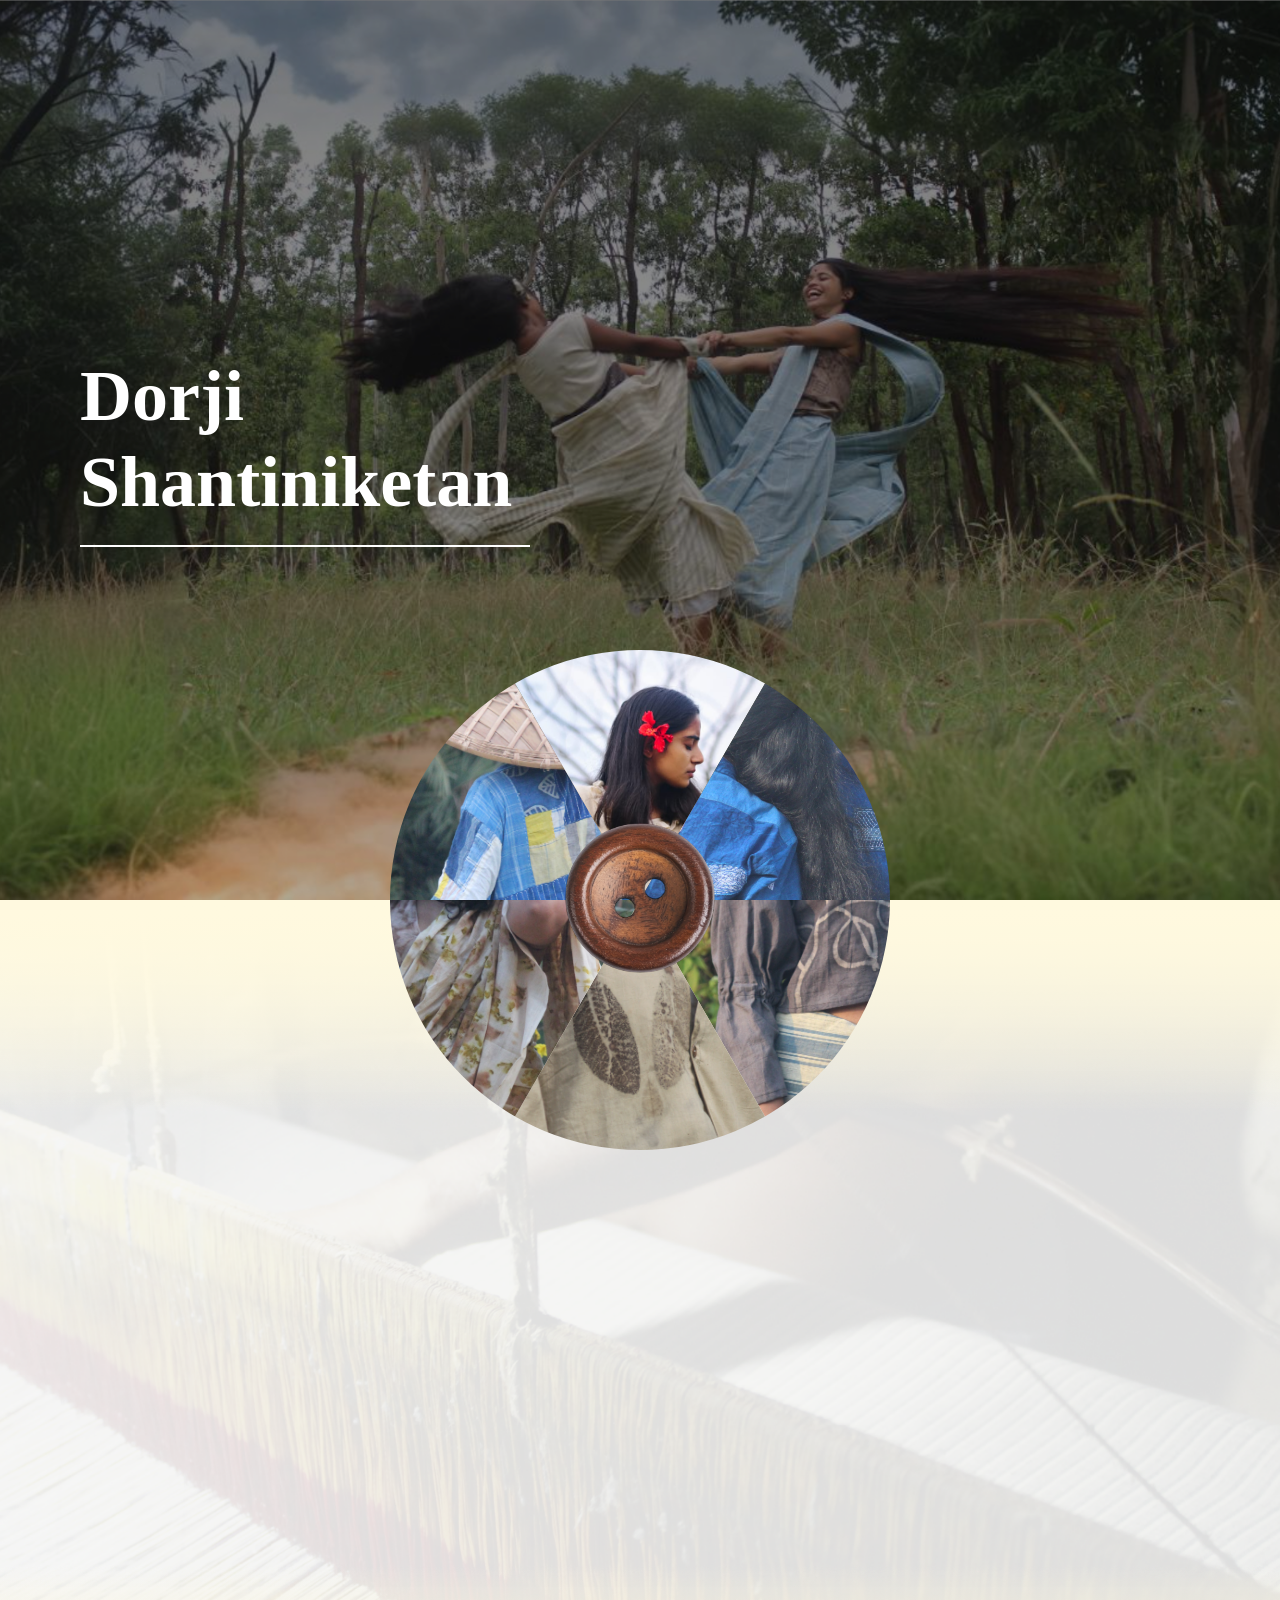
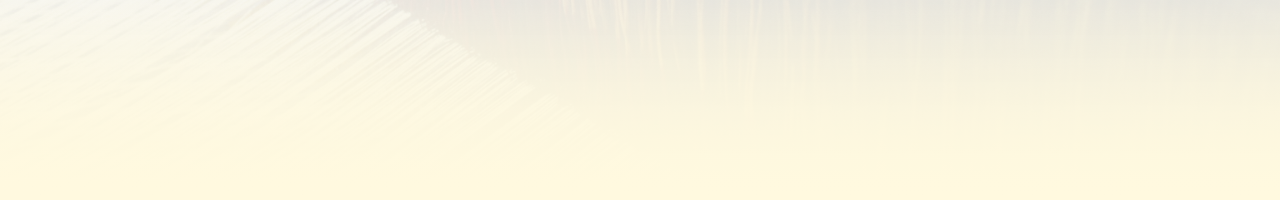
==== indexsh.html @ 9244a980 "add popup on landingpage" ====
<!DOCTYPE html>
<html lang="en">

<head>
    <meta charset="UTF-8">
    <meta name="viewport" content="width=device-width, initial-scale=1.0">
    <title>Circular Menu Demo by SH</title>
    <link rel="stylesheet" href="styles.css">
</head>

<body>
    <div class="content-wrapper">
        <!-- Hero Section -->
        <section class="hero">
            <div class="hero-content">
                <h1>Dorji </br> Shantiniketan</h1>
            </div>
        </section>

        <!-- Circular Menu Section -->
        <div class="circular-menu">
            <div class="ring">
                <div class="segment segment-1" data-title="Upcycle" data-description="Lorem ipsum dolor sit amet, consectetur adipiscing elit.">
                    <div class="segment-content">
                        <img src="assets/img4.jpeg" alt="Segment 1" class="img img1">
                        <div class="segment-hover">
                            <h2 class="segment-title">Upcycle</h2>
                            <p class="segment-description">Lorem ipsum dolor sit amet, consectetur adipiscing elit.</p>
                        </div>
                    </div>
                </div>
                <div class="segment segment-2" data-title="Sustainable"
                data-description="Maecenas neque urna, ultrices nec malesuada.">
                    <div class="segment-content">
                        <img src="assets/img5.jpeg" alt="Segment 2" class="img img2">
                        <div class="segment-hover">
                            <h2 class="segment-title">Sustainable</h2>
                            <p class="segment-description">Maecenas neque urna, ultrices nec malesuada.</p>
                        </div>
                    </div>
                </div>
                <div class="segment segment-3" data-title="Eco-Friendly"
                data-description="Fusce sit amet ligula suscipit, luctus massa vitae.">
                    <div class="segment-content">
                        <img src="assets/img6.jpeg" alt="Segment 3" class="img img3">
                        <div class="segment-hover">
                            <h2 class="segment-title">Eco-Friendly</h2>
                            <p class="segment-description">Fusce sit amet ligula suscipit, luctus massa vitae.</p>
                        </div>
                    </div>
                </div>
                <div class="segment segment-4" data-title="Traditional"
                data-description="Vestibulum ante ipsum primis in faucibus orci.">
                    <div class="segment-content">
                        <img src="assets/img1.jpeg" alt="Segment 4" class="img img4">
                        <div class="segment-hover">
                            <h2 class="segment-title">Traditional</h2>
                            <p class="segment-description">Vestibulum ante ipsum primis in faucibus orci.</p>
                        </div>
                    </div>
                </div>
                <div class="segment segment-5" data-title="Artisan"
                data-description="Praesent euismod, nisi vel consectetur euismod.">
                    <div class="segment-content">
                        <img src="assets/img2.jpeg" alt="Segment 5" class="img img5">
                        <div class="segment-hover">
                            <h2 class="segment-title">Artisan</h2>
                            <p class="segment-description">Praesent euismod, nisi vel consectetur euismod.</p>
                        </div>
                    </div>
                </div>
                <div class="segment segment-6" data-title="Handcrafted"
                data-description="Integer nec odio. Praesent libero.">
                    <div class="segment-content">
                        <img src="assets/img3.jpeg" alt="Segment 6" class="img img6">
                        <div class="segment-hover">
                            <h2 class="segment-title">Handcrafted</h2>
                            <p class="segment-description">Integer nec odio. Praesent libero.</p>
                        </div>
                    </div>
                </div>
              
                

            </div>
            <div class="center-button">
                <img src="assets/button.png" alt="Center Button">
            </div>
        </div>

        <div class="scroll-spacer"></div>
    </div>

    <script>
        // Get the circular menu element
        const circularMenu = document.querySelector('.circular-menu');

        // Listen for scroll events
        window.addEventListener('scroll', () => {
            // Get the total height of the page and the scroll position
            const scrollPosition = window.scrollY;
            const documentHeight = document.documentElement.scrollHeight - window.innerHeight; // Total scrollable height

            // Calculate the scroll percentage
            const scrollPercentage = (scrollPosition / documentHeight) * 100;

            // Apply the 'scrolled' class when the scroll percentage is more than 40%
            if (scrollPercentage > 40) {
                circularMenu.classList.add('scrolled');
            } else {
                circularMenu.classList.remove('scrolled');
            }
        });

        // Add the 'loaded' class when the page is fully loaded
        window.addEventListener('load', () => {
            circularMenu.classList.add('loaded');
        });


    </script>

</body>

</html>
---- styles.css ----
body {
  margin: 0;
  padding: 0;
  overflow-x: hidden;
  background: #f5f5f5;
}

/* Hero Section */
.hero {
  position: relative;
  height: 100vh;
  background: url("assets/bg.png") no-repeat center center;
  background-size: cover;
  display: flex;
  align-items: center;
  color: white;
  overflow: visible;
}

.hero-content {
  width: 100%;
  padding-left: 80px;
  text-align: left;
}

.hero-content h1 {
  font-size: 72px;
  font-weight: 700;
  margin: 0;
  line-height: 1.2;
  font-family: serif;
}

.hero-content::after {
  content: "";
  display: block;
  width: 450px;
  height: 2px;
  background-color: white;
  margin-top: 20px;
}

.hero::before {
  content: "";
  position: absolute;
  top: 0;
  left: 0;
  right: 0;
  bottom: 0;
  background: rgba(0, 0, 0, 0.3);
}

.hero * {
  position: relative;
  z-index: 1;
}

/* Elementor container adjustments */
.elementor-widget-html {
  height: 150vh;
  overflow: visible;
}

/* Main container styling */
.circular-menu {
  position: absolute;
  width: 100%;
  height: 100vh;
  display: flex;
  justify-content: center;
  align-items: flex-start;
  top: 100%; /* Start the circular menu outside the viewport (bottom) */
  transform: translateY(0);
  transition: transform 1s cubic-bezier(0.4, 0, 0.2, 1), opacity 1s ease-in-out;
  will-change: transform, opacity;
  z-index: 10;
  opacity: 0; /* Initially hidden */
}

/* Animation for the circular menu to transition from bottom */
@keyframes slideUp {
  0% {
    top: 100%;
    opacity: 0;
  }
  100% {
    top: calc(100vh - 250px); /* Final position */
    opacity: 1;
  }
}

/* Apply the slideUp animation when the page is loaded */
.circular-menu.loaded {
  animation: slideUp 1s ease-out forwards;
}

/* When the page is scrolled, we want it to scale and move */
.circular-menu.scrolled {
  position: fixed;
  top: 50%; /* Center vertically */
  transform: translateY(3%) scale(1.5); /* Move to the center and scale */
  opacity: 1;
  transition: transform 0.5s ease, opacity 0.5s ease;
}

/* Optional: Add some smoothness for when it transitions back to the normal state */
.circular-menu:not(.scrolled) {
  transform: translateY(0);
}

/* Ring that contains all segments */
.ring {
  position: absolute;
  width: 500px;
  height: 500px;
  top: 0;
  left: 50%;
  transform: translate(-50%, 0);
  border-radius: 50%;
  overflow: hidden;
  /* border: 1px solid rgba(255, 255, 255, 0.8); */
}
.circular-menu.scrolled .ring {
  transform: translate(-50%, -50%);
}

/* Individual segment styling */
.segment {
  position: absolute;
  width: 250px;
  height: 250px;
  top: 50%;
  left: 50%;
  transform-origin: 0 0;
  overflow: hidden;
  transition: all 0.3s ease;
  cursor: pointer;
  
}
/* Segment hover effects for the title and description */
.segment-content {
  position: absolute;
  width: 500px;
  height: 500px;
  top: -65%;
  left: -65%;
  display: flex;
  align-items: flex-start;
  justify-content: center;
  transition: transform 0.3s ease;
  overflow: hidden;
}
.segment-content:hover{
    border: 12px solid wheat;
}
/* Title and description for hover */
.segment-hover {
  position: absolute;
  top: 50%;
  left: 50%;
  transform: translate(-50%, -50%);
  opacity: 0; /* Hidden by default */
  visibility: hidden;
  text-align: center;
  color: white;
  transition: opacity 0.3s ease, visibility 0.3s ease;
}
.segment:hover img {
    transform: scale(1.1); /* Increase the size of the image on hover */
    z-index: 1; /* Ensure it stays on top */
    border: 3px solid #fff; /* Add a white border when hovered */
  }

/* Segment text styles */
.segment-title {
  font-size: 24px;
  font-weight: bold;
  margin: 0;
  color: #fff;
  text-transform: uppercase;
}

.segment-description {
  font-size: 16px;
  color: #fff;
  line-height: 1.6;
  max-width: 200px;
  margin: 0 auto;
}
/* Show hover content only when circular menu is scrolled and the segment is hovered */
.circular-menu.scrolled .segment:hover .segment-hover {
  opacity: 1;
  visibility: visible;
}
/* Image styling */
.segment img {
  width: 100%;
  height: 120%;
  object-fit: cover;
  object-position: center;
  transform-origin: center;
  transform: scale(0.8);
  transition: transform 0.3s ease, filter 0.3s ease;
}

/* Segment rotation angles */
.segment:nth-child(1) {
  transform: rotate(0deg) skew(30deg);
}

.segment:nth-child(2) {
  transform: rotate(60deg) skew(30deg);
}

.segment:nth-child(3) {
  transform: rotate(120deg) skew(30deg);
}

.segment:nth-child(4) {
  transform: rotate(180deg) skew(30deg);
}

.segment:nth-child(5) {
  transform: rotate(240deg) skew(30deg);
}

.segment:nth-child(6) {
  transform: rotate(300deg) skew(30deg);
}

/* Counter-rotate and counter-skew images */
.segment:nth-child(1) .segment-content {
  transform: skew(-30deg) rotate(0deg);
}

.segment:nth-child(2) .segment-content {
  transform: skew(-30deg) rotate(-60deg);
}

.segment:nth-child(3) .segment-content {
  transform: skew(-30deg) rotate(-120deg);
}

.segment:nth-child(4) .segment-content {
  transform: skew(-30deg) rotate(-180deg);
}

.segment:nth-child(5) .segment-content {
  transform: skew(-30deg) rotate(-240deg);
}

.segment:nth-child(6) .segment-content {
  transform: skew(-30deg) rotate(-300deg);
}

/* Center button positioning */
.center-button {
  position: absolute;
  width: 150px;
  height: 150px;
  top: 27.5%;
  left: 50%;
  transform: translate(-50%, -50%);
  z-index: 10;
}

.center-button img {
  width: 100%;
  height: 100%;
  border-radius: 50%;
  object-fit: cover;
}

.circular-menu.scrolled .center-button {
  top: 0%;
  transform: translate(-50%, -50%);
}

/* Title and description */
.title,
.description {
  position: absolute;
  opacity: 0;
  transition: opacity 0.3s ease, transform 0.8s cubic-bezier(0.4, 0, 0.2, 1);
  pointer-events: none;
  z-index: 20;
}
.title:hover,
.description:hover {
  opacity: 1;
}
.title {
  left: 80px;
  top: -40%;
  font-size: 72px;
  font-weight: normal;
  margin: 0;
  color: #333;
  font-family: serif;
  transform: translateY(0);
  text-align: left;
}

.description {
  right: 80px;
  top: 30%;
  width: 400px;
  color: #666;
  line-height: 1.6;
  text-align: right;
  transform: translateY(-50%);
}

.circular-menu.scrolled .title {
  transform: translateY(0);
}

.circular-menu.scrolled .description {
  transform: translateY(calc(-50% - 120px));
}

/* Hover effects */
.ring:hover .segment:not(:hover) {
  opacity: 0.3;
}

.ring:hover .segment:not(:hover) img {
  filter: grayscale(50%);
}

/* Responsive adjustments */
@media (max-width: 767px) {
  .ring {
    width: 400px;
    height: 400px;
  }

  .segment {
    width: 200px;
    height: 200px;
  }

  .center-button {
    width: 120px;
    height: 120px;
  }

  .title {
    font-size: 48px;
  }

  .description {
    width: 300px;
  }
}
/* Container for proper scroll behavior */
.content-wrapper {
  position: relative;
  width: 100%;
  overflow: hidden;
}

/* Ensure enough scroll space */
.scroll-spacer {
  height: 100vh;
  background: url("assets/bg2.png") no-repeat center center;
  background-size: cover;
  opacity: 0;
  transition: opacity 1s cubic-bezier(0.4, 0, 0.2, 1);
  position: relative;
}

.scroll-spacer::before {
  content: "";
  position: absolute;
  top: 0;
  left: 0;
  right: 0;
  bottom: 0;
  background: linear-gradient(
    180deg,
    #fff9df 0%,
    rgba(255, 249, 223, 0) 23.5%,
    rgba(255, 249, 223, 0) 74%,
    #fff9df 100%
  );
}

/* Show background when menu is scrolled */
.circular-menu.scrolled ~ .scroll-spacer {
  opacity: 1;
}
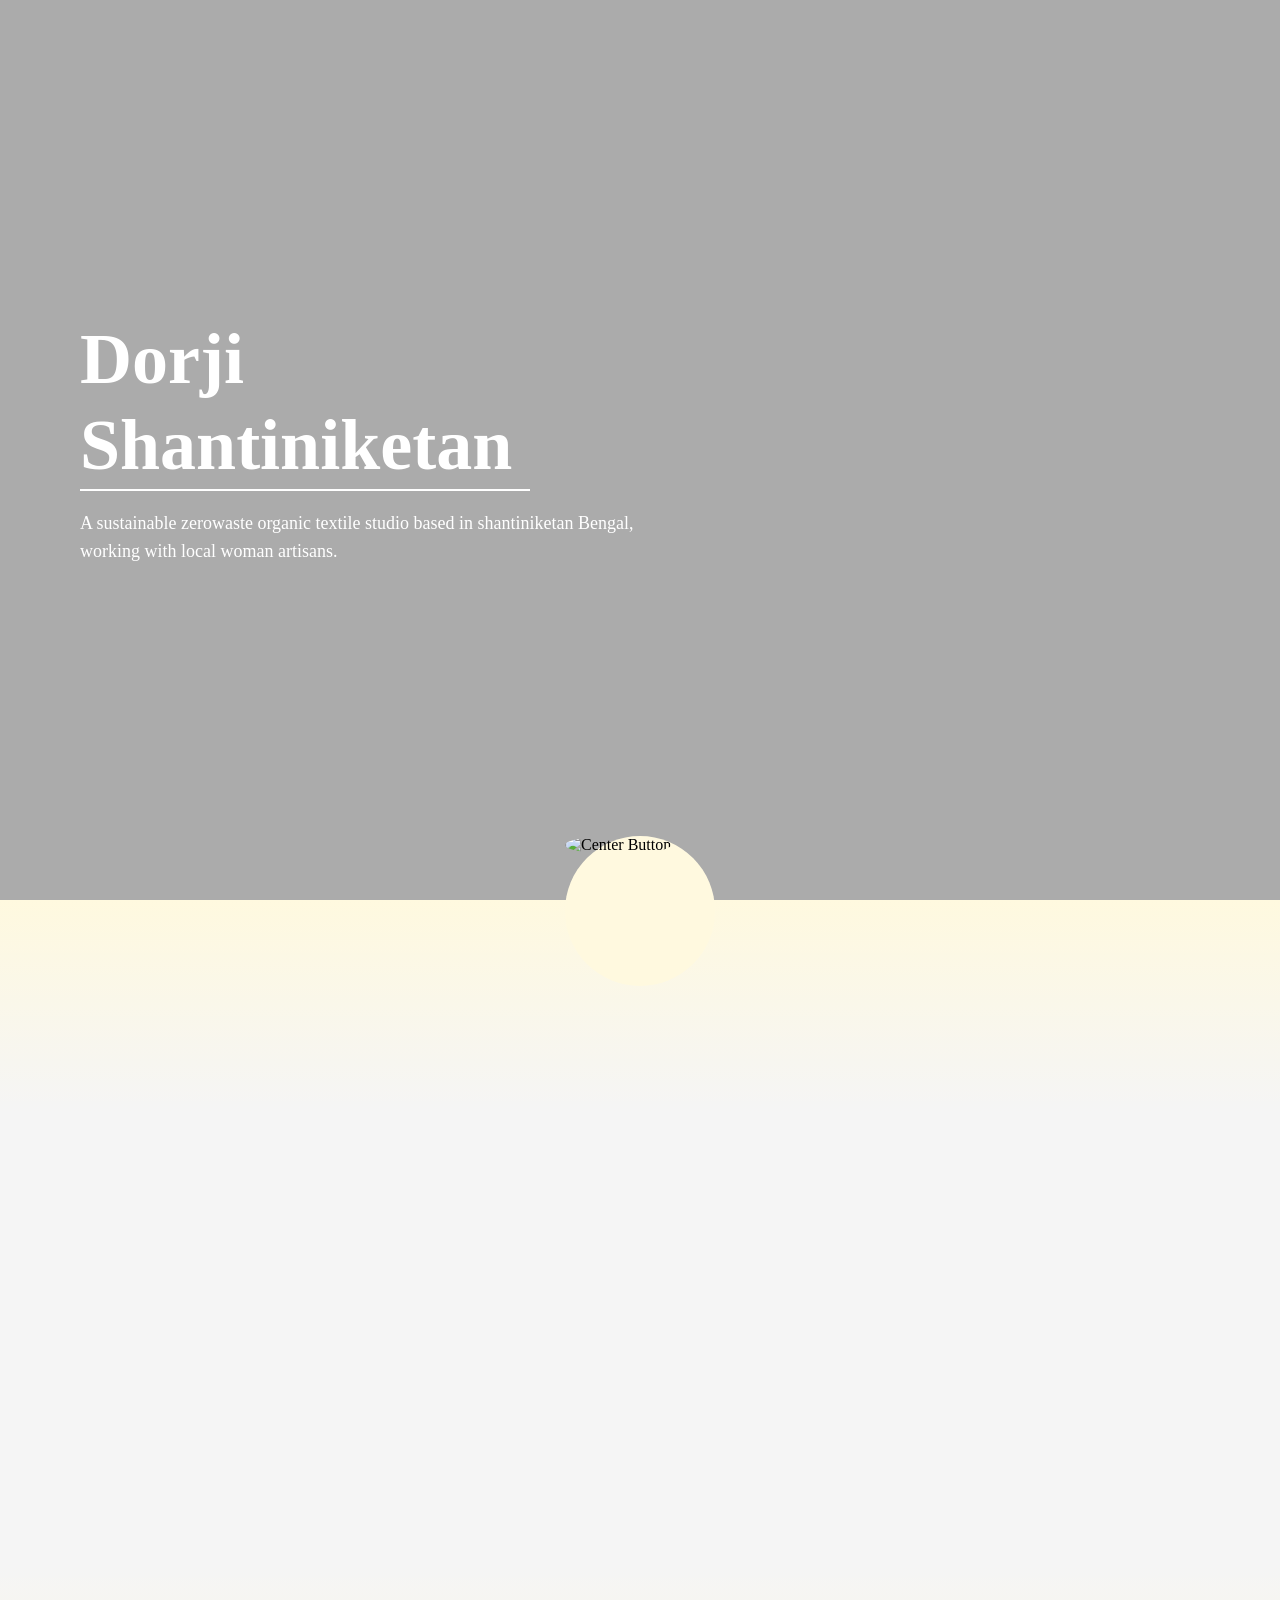
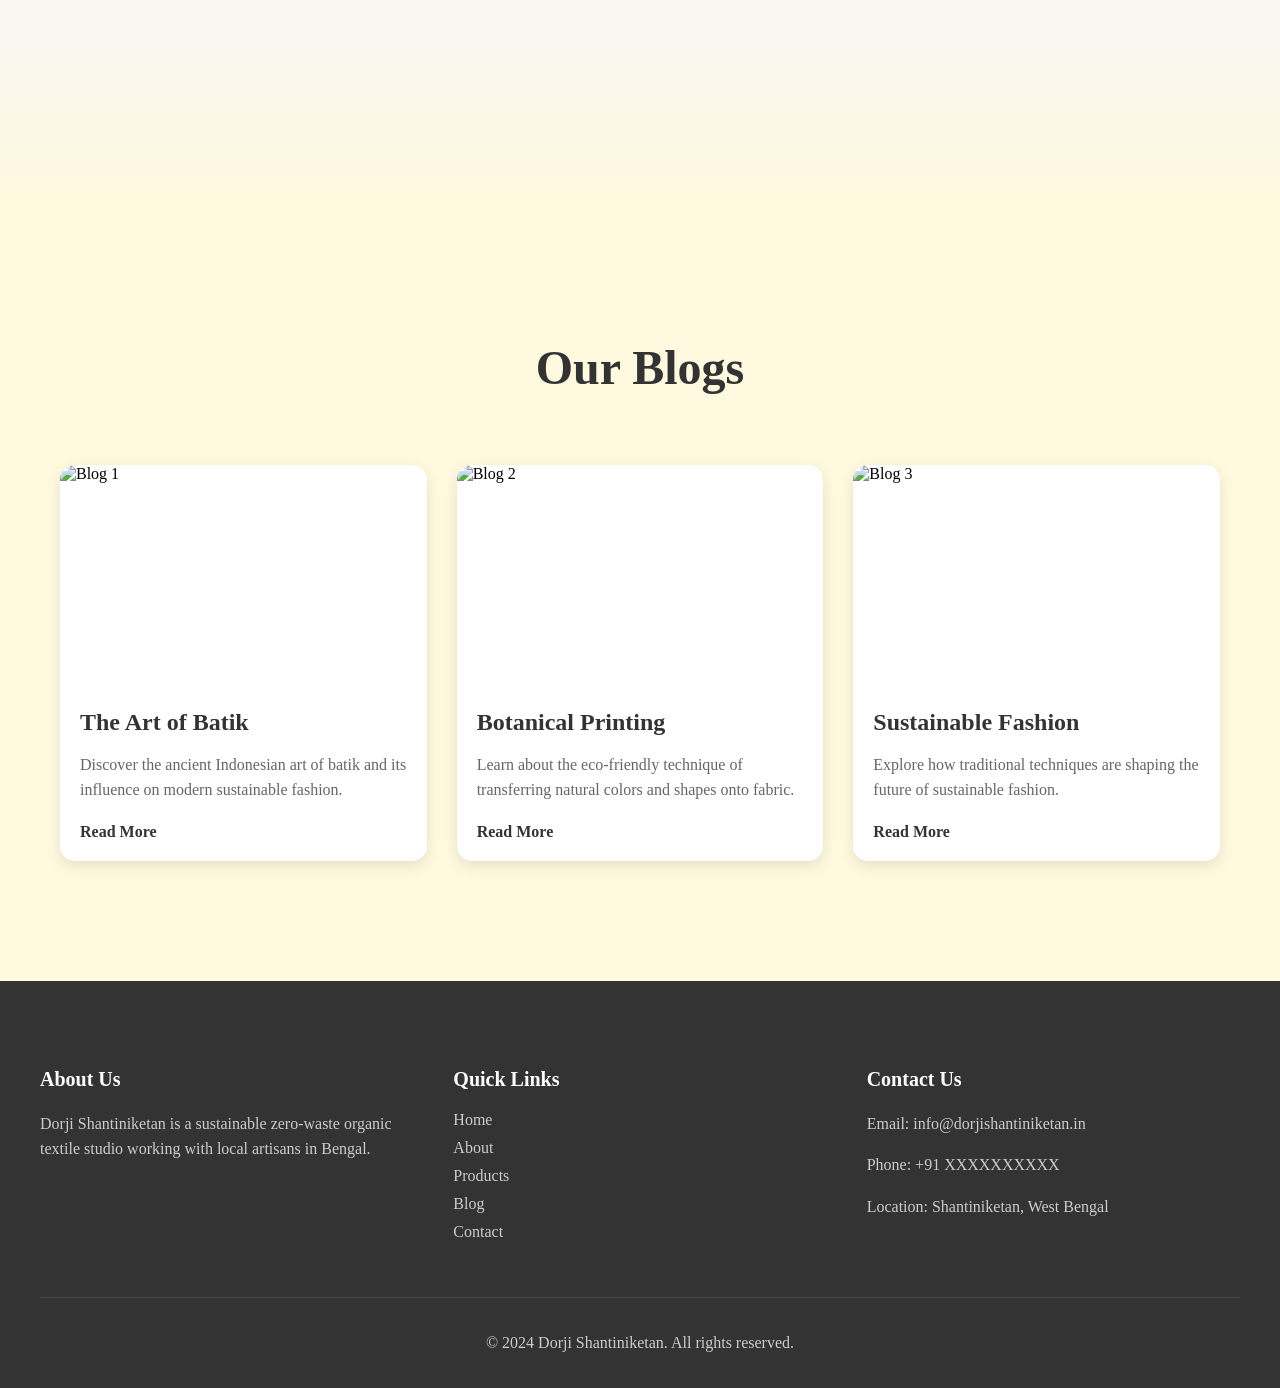
==== commit 098b6679: "update" ====
--- a/indexsh.html
+++ b/indexsh.html
@@ -9,117 +9,290 @@
 </head>
 
 <body>
-    <div class="content-wrapper">
-        <!-- Hero Section -->
-        <section class="hero">
-            <div class="hero-content">
-                <h1>Dorji </br> Shantiniketan</h1>
-            </div>
-        </section>
-
-        <!-- Circular Menu Section -->
-        <div class="circular-menu">
-            <div class="ring">
-                <div class="segment segment-1" data-title="Upcycle" data-description="Lorem ipsum dolor sit amet, consectetur adipiscing elit.">
-                    <div class="segment-content">
-                        <img src="assets/img4.jpeg" alt="Segment 1" class="img img1">
-                        <div class="segment-hover">
-                            <h2 class="segment-title">Upcycle</h2>
-                            <p class="segment-description">Lorem ipsum dolor sit amet, consectetur adipiscing elit.</p>
-                        </div>
-                    </div>
-                </div>
-                <div class="segment segment-2" data-title="Sustainable"
-                data-description="Maecenas neque urna, ultrices nec malesuada.">
-                    <div class="segment-content">
-                        <img src="assets/img5.jpeg" alt="Segment 2" class="img img2">
-                        <div class="segment-hover">
-                            <h2 class="segment-title">Sustainable</h2>
-                            <p class="segment-description">Maecenas neque urna, ultrices nec malesuada.</p>
-                        </div>
-                    </div>
-                </div>
-                <div class="segment segment-3" data-title="Eco-Friendly"
-                data-description="Fusce sit amet ligula suscipit, luctus massa vitae.">
-                    <div class="segment-content">
-                        <img src="assets/img6.jpeg" alt="Segment 3" class="img img3">
-                        <div class="segment-hover">
-                            <h2 class="segment-title">Eco-Friendly</h2>
-                            <p class="segment-description">Fusce sit amet ligula suscipit, luctus massa vitae.</p>
-                        </div>
-                    </div>
-                </div>
-                <div class="segment segment-4" data-title="Traditional"
-                data-description="Vestibulum ante ipsum primis in faucibus orci.">
-                    <div class="segment-content">
-                        <img src="assets/img1.jpeg" alt="Segment 4" class="img img4">
-                        <div class="segment-hover">
-                            <h2 class="segment-title">Traditional</h2>
-                            <p class="segment-description">Vestibulum ante ipsum primis in faucibus orci.</p>
-                        </div>
-                    </div>
-                </div>
-                <div class="segment segment-5" data-title="Artisan"
-                data-description="Praesent euismod, nisi vel consectetur euismod.">
-                    <div class="segment-content">
-                        <img src="assets/img2.jpeg" alt="Segment 5" class="img img5">
-                        <div class="segment-hover">
-                            <h2 class="segment-title">Artisan</h2>
-                            <p class="segment-description">Praesent euismod, nisi vel consectetur euismod.</p>
-                        </div>
-                    </div>
-                </div>
-                <div class="segment segment-6" data-title="Handcrafted"
-                data-description="Integer nec odio. Praesent libero.">
-                    <div class="segment-content">
-                        <img src="assets/img3.jpeg" alt="Segment 6" class="img img6">
-                        <div class="segment-hover">
-                            <h2 class="segment-title">Handcrafted</h2>
-                            <p class="segment-description">Integer nec odio. Praesent libero.</p>
-                        </div>
-                    </div>
-                </div>
-              
-                
-
-            </div>
-            <div class="center-button">
-                <img src="assets/button.png" alt="Center Button">
-            </div>
+    <div class="full-width-container">
+        <div class="content-wrapper">
+            <!-- Hero Section -->
+            <section class="hero">
+                <div class="hero-content">
+                    <h1>Dorji </br> Shantiniketan</h1>
+                    <div class="hero-divider"></div>
+                    <p class="hero-description">
+                        A sustainable zerowaste organic textile studio based in shantiniketan Bengal, working with local
+                        woman artisans.
+                    </p>
+                </div>
+            </section>
+
+            <!-- Circular Menu Section -->
+            <div class="circular-menu">
+                <div class="ring">
+                    <!-- Segment 1 -->
+                    <div class="segment segment-1" data-title="Batik"
+                        data-description="Batik is recognised by UNESCO as an intangible cultural heritage. originated in Indonesia and has a rich history that dates back over 2000 years.">
+                        <div class="segment-content">
+                            <img src="https://dorjishantiniketan.in/wp-content/uploads/2025/01/img4-scaled.jpeg"
+                                alt="Segment 1" class="img img1">
+                        </div>
+                    </div>
+
+                    <!-- Segment 2 -->
+                    <div class="segment segment-2" data-title="Botanical Print"
+                        data-description="Botanical Prints was first recorded in an Ancient Greece manual. Initially, the technique was used only to illustrate plants.">
+                        <div class="segment-content">
+                            <img src="https://dorjishantiniketan.in/wp-content/uploads/2025/01/img5-scaled.jpeg"
+                                alt="Segment 2" class="img img2">
+                        </div>
+                    </div>
+
+                    <!-- Segment 3 -->
+                    <div class="segment segment-3" data-title="Tie-dye"
+                        data-description="Tie-dye is a dyeing technique that dates back more than 6,000 years. It is known as 'bandhani' or 'bandhej'.">
+                        <div class="segment-content">
+                            <img src="https://dorjishantiniketan.in/wp-content/uploads/2025/01/img6-scaled.jpeg"
+                                alt="Segment 3" class="img img3">
+                        </div>
+                    </div>
+
+                    <!-- Segment 4 -->
+                    <div class="segment segment-4" data-title="Upcycle"
+                        data-description="Upcycle emerged as a solution during the period of crisis. During 1940s, the ability to repair and  recycle  old clothes became important.">
+                        <div class="segment-content">
+                            <img src="https://dorjishantiniketan.in/wp-content/uploads/2025/01/img-scaled.jpeg"
+                                alt="Segment 4" class="img img4">
+                        </div>
+                    </div>
+
+                    <!-- Segment 5 -->
+                    <div class="segment segment-5" data-title="Khadi"
+                        data-description="Khadi represents sustainability with it’s origin in hand spinning and hand weaving. The term ‘khadi’ is derived from ‘khaddar’  which is a hand spun cotton cloth.">
+                        <div class="segment-content">
+                            <img src="https://dorjishantiniketan.in/wp-content/uploads/2025/01/img2.jpeg"
+                                alt="Segment 5" class="img img5">
+                        </div>
+                    </div>
+
+                    <!-- Segment 6 -->
+                    <div class="segment segment-6" data-title="Hand Stich"
+                        data-description="Kantha fabric has layers of rich history dating back to Pre-vedic times that is  prior to 1500 BC. Originally, it was used as an embroidery.">
+                        <div class="segment-content">
+                            <img src="https://dorjishantiniketan.in/wp-content/uploads/2025/01/img3-scaled.jpeg"
+                                alt="Segment 6" class="img img6">
+                        </div>
+                    </div>
+                </div>
+                <div class="center-button">
+                    <img src="https://dorjishantiniketan.in/wp-content/uploads/2025/01/wooden-button.png"
+                        alt="Center Button">
+                </div>
+                <!-- Make sure these elements exist and are in the correct order -->
+                <h1 class="title"></h1>
+                <div class="preview-image"></div>
+                <p class="description"></p>
+            </div>
+
+            <div class="scroll-spacer"></div>
         </div>
-
-        <div class="scroll-spacer"></div>
     </div>
 
+    <!-- Blog Section -->
+    <section class="blog-section">
+        <div class="container">
+            <h2 class="section-title">Our Blogs</h2>
+            <div class="blog-grid">
+                <!-- Blog Card 1 -->
+                <div class="blog-card">
+                    <div class="blog-image">
+                        <img src="https://dorjishantiniketan.in/wp-content/uploads/2025/01/img4-scaled.jpeg"
+                            alt="Blog 1">
+                    </div>
+                    <div class="blog-content">
+                        <h3>The Art of Batik</h3>
+                        <p>Discover the ancient Indonesian art of batik and its influence on modern sustainable fashion.
+                        </p>
+                        <a href="#" class="read-more">Read More</a>
+                    </div>
+                </div>
+
+                <!-- Blog Card 2 -->
+                <div class="blog-card">
+                    <div class="blog-image">
+                        <img src="https://dorjishantiniketan.in/wp-content/uploads/2025/01/img5-scaled.jpeg"
+                            alt="Blog 2">
+                    </div>
+                    <div class="blog-content">
+                        <h3>Botanical Printing</h3>
+                        <p>Learn about the eco-friendly technique of transferring natural colors and shapes onto fabric.
+                        </p>
+                        <a href="#" class="read-more">Read More</a>
+                    </div>
+                </div>
+
+                <!-- Blog Card 3 -->
+                <div class="blog-card">
+                    <div class="blog-image">
+                        <img src="https://dorjishantiniketan.in/wp-content/uploads/2025/01/img6-scaled.jpeg"
+                            alt="Blog 3">
+                    </div>
+                    <div class="blog-content">
+                        <h3>Sustainable Fashion</h3>
+                        <p>Explore how traditional techniques are shaping the future of sustainable fashion.</p>
+                        <a href="#" class="read-more">Read More</a>
+                    </div>
+                </div>
+            </div>
+        </div>
+    </section>
+
+    <!-- Footer -->
+    <footer class="footer">
+        <div class="container">
+            <div class="footer-content">
+                <div class="footer-section">
+                    <h4>About Us</h4>
+                    <p>Dorji Shantiniketan is a sustainable zero-waste organic textile studio working with local
+                        artisans in Bengal.</p>
+                </div>
+                <div class="footer-section">
+                    <h4>Quick Links</h4>
+                    <ul>
+                        <li><a href="#">Home</a></li>
+                        <li><a href="#">About</a></li>
+                        <li><a href="#">Products</a></li>
+                        <li><a href="#">Blog</a></li>
+                        <li><a href="#">Contact</a></li>
+                    </ul>
+                </div>
+                <div class="footer-section">
+                    <h4>Contact Us</h4>
+                    <p>Email: info@dorjishantiniketan.in</p>
+                    <p>Phone: +91 XXXXXXXXXX</p>
+                    <p>Location: Shantiniketan, West Bengal</p>
+                </div>
+            </div>
+            <div class="footer-bottom">
+                <p>&copy; 2024 Dorji Shantiniketan. All rights reserved.</p>
+            </div>
+        </div>
+    </footer>
+
     <script>
-        // Get the circular menu element
-        const circularMenu = document.querySelector('.circular-menu');
-
-        // Listen for scroll events
-        window.addEventListener('scroll', () => {
-            // Get the total height of the page and the scroll position
-            const scrollPosition = window.scrollY;
-            const documentHeight = document.documentElement.scrollHeight - window.innerHeight; // Total scrollable height
-
-            // Calculate the scroll percentage
-            const scrollPercentage = (scrollPosition / documentHeight) * 100;
-
-            // Apply the 'scrolled' class when the scroll percentage is more than 40%
-            if (scrollPercentage > 40) {
-                circularMenu.classList.add('scrolled');
-            } else {
-                circularMenu.classList.remove('scrolled');
-            }
+        document.addEventListener('DOMContentLoaded', function () {
+            // Debug: Check if elements exist
+            const debugElements = () => {
+                const menu = document.querySelector('.circular-menu');
+                const title = menu.querySelector('.title');
+                const description = menu.querySelector('.description');
+                const previewImage = menu.querySelector('.preview-image');
+
+                console.log('Elements found:', {
+                    menu: !!menu,
+                    title: !!title,
+                    description: !!description,
+                    previewImage: !!previewImage
+                });
+            };
+
+            // Run debug check
+            debugElements();
+
+            const circularMenu = document.querySelector('.circular-menu');
+
+            document.querySelectorAll('.segment').forEach(segment => {
+                segment.addEventListener('mouseenter', () => {
+                    if (circularMenu && circularMenu.classList.contains('scrolled')) {
+                        const menu = segment.closest('.circular-menu');
+                        if (!menu) return;
+
+                        const title = menu.querySelector('.title');
+                        const description = menu.querySelector('.description');
+                        const previewImage = menu.querySelector('.preview-image');
+                        const img = segment.querySelector('img');
+
+                        // Check if all elements exist before proceeding
+                        if (!title || !description || !previewImage || !img) {
+                            console.error('Required elements not found:', {
+                                title: !!title,
+                                description: !!description,
+                                previewImage: !!previewImage,
+                                img: !!img
+                            });
+                            return;
+                        }
+
+                        // Update central title and description
+                        title.textContent = segment.dataset.title || '';
+                        description.textContent = segment.dataset.description || '';
+
+                        // Update preview image
+                        previewImage.innerHTML = ''; // Clear previous image
+                        const previewImg = img.cloneNode(true);
+                        previewImage.appendChild(previewImg);
+
+                        // Show elements
+                        title.style.opacity = '1';
+                        description.style.opacity = '1';
+                        previewImage.style.opacity = '1';
+
+                        // Apply hover effects
+                        img.style.transform = 'scale(1.1)';
+                        img.style.zIndex = '1';
+
+                        // Add border to segment
+                        segment.style.border = '5px solid #fff9df';
+                        segment.style.zIndex = '2';
+                    }
+                });
+
+                segment.addEventListener('mouseleave', () => {
+                    if (circularMenu && circularMenu.classList.contains('scrolled')) {
+                        const menu = segment.closest('.circular-menu');
+                        if (!menu) return;
+
+                        const title = menu.querySelector('.title');
+                        const description = menu.querySelector('.description');
+                        const previewImage = menu.querySelector('.preview-image');
+                        const img = segment.querySelector('img');
+
+                        // Check if all elements exist before proceeding
+                        if (!title || !description || !previewImage || !img) {
+                            return;
+                        }
+
+                        // Hide elements
+                        title.style.opacity = '0';
+                        description.style.opacity = '0';
+                        previewImage.style.opacity = '0';
+
+                        // Reset hover effects
+                        img.style.transform = 'scale(1)';
+                        img.style.zIndex = '0';
+
+                        // Remove border from segment
+                        segment.style.border = 'none';
+                        segment.style.zIndex = '1';
+                    }
+                });
+            });
+
+            // Add scroll event listener
+            window.addEventListener('scroll', () => {
+                const scrollPosition = window.scrollY;
+                const documentHeight = document.documentElement.scrollHeight - window.innerHeight;
+                const scrollPercentage = (scrollPosition / documentHeight) * 100;
+
+                if (scrollPercentage > 40) {
+                    circularMenu.classList.add('scrolled');
+                } else {
+                    circularMenu.classList.remove('scrolled');
+                }
+            });
+
+            // Add loaded class
+            window.addEventListener('load', () => {
+                circularMenu.classList.add('loaded');
+            });
         });
-
-        // Add the 'loaded' class when the page is fully loaded
-        window.addEventListener('load', () => {
-            circularMenu.classList.add('loaded');
-        });
-
-
     </script>
-
 </body>
 
 </html>
--- a/styles.css
+++ b/styles.css
@@ -9,7 +9,7 @@
 .hero {
   position: relative;
   height: 100vh;
-  background: url("assets/bg.png") no-repeat center center;
+  background: url("https://dorjishantiniketan.in/wp-content/uploads/2025/01/BG-3-1.png") no-repeat center center;
   background-size: cover;
   display: flex;
   align-items: center;
@@ -31,14 +31,7 @@
   font-family: serif;
 }
 
-.hero-content::after {
-  content: "";
-  display: block;
-  width: 450px;
-  height: 2px;
-  background-color: white;
-  margin-top: 20px;
-}
+
 
 .hero::before {
   content: "";
@@ -69,12 +62,14 @@
   display: flex;
   justify-content: center;
   align-items: flex-start;
-  top: 100%; /* Start the circular menu outside the viewport (bottom) */
+  top: 100%;
+  /* Start the circular menu outside the viewport (bottom) */
   transform: translateY(0);
   transition: transform 1s cubic-bezier(0.4, 0, 0.2, 1), opacity 1s ease-in-out;
   will-change: transform, opacity;
   z-index: 10;
-  opacity: 0; /* Initially hidden */
+  opacity: 0;
+  /* Initially hidden */
 }
 
 /* Animation for the circular menu to transition from bottom */
@@ -83,8 +78,10 @@
     top: 100%;
     opacity: 0;
   }
+
   100% {
-    top: calc(100vh - 250px); /* Final position */
+    top: calc(100vh - 250px);
+    /* Final position */
     opacity: 1;
   }
 }
@@ -97,8 +94,10 @@
 /* When the page is scrolled, we want it to scale and move */
 .circular-menu.scrolled {
   position: fixed;
-  top: 50%; /* Center vertically */
-  transform: translateY(3%) scale(1.5); /* Move to the center and scale */
+  top: 50%;
+  /* Center vertically */
+  transform: translateY(3%) scale(1.5);
+  /* Move to the center and scale */
   opacity: 1;
   transition: transform 0.5s ease, opacity 0.5s ease;
 }
@@ -111,15 +110,16 @@
 /* Ring that contains all segments */
 .ring {
   position: absolute;
-  width: 500px;
-  height: 500px;
-  top: 0;
+  width: 420px;
+  height: 420px;
+  top: 20px;
   left: 50%;
   transform: translate(-50%, 0);
   border-radius: 50%;
   overflow: hidden;
   /* border: 1px solid rgba(255, 255, 255, 0.8); */
 }
+
 .circular-menu.scrolled .ring {
   transform: translate(-50%, -50%);
 }
@@ -135,8 +135,10 @@
   overflow: hidden;
   transition: all 0.3s ease;
   cursor: pointer;
-  
-}
+
+
+}
+
 /* Segment hover effects for the title and description */
 .segment-content {
   position: absolute;
@@ -150,26 +152,8 @@
   transition: transform 0.3s ease;
   overflow: hidden;
 }
-.segment-content:hover{
-    border: 12px solid wheat;
-}
-/* Title and description for hover */
-.segment-hover {
-  position: absolute;
-  top: 50%;
-  left: 50%;
-  transform: translate(-50%, -50%);
-  opacity: 0; /* Hidden by default */
-  visibility: hidden;
-  text-align: center;
-  color: white;
-  transition: opacity 0.3s ease, visibility 0.3s ease;
-}
-.segment:hover img {
-    transform: scale(1.1); /* Increase the size of the image on hover */
-    z-index: 1; /* Ensure it stays on top */
-    border: 3px solid #fff; /* Add a white border when hovered */
-  }
+
+
 
 /* Segment text styles */
 .segment-title {
@@ -178,6 +162,9 @@
   margin: 0;
   color: #fff;
   text-transform: uppercase;
+  left: 20px;
+  top: 40px;
+  opacity: 0;
 }
 
 .segment-description {
@@ -186,20 +173,37 @@
   line-height: 1.6;
   max-width: 200px;
   margin: 0 auto;
-}
+  right: 40px;
+  bottom: 20px;
+  opacity: 0;
+}
+
+.segment-title,
+.segment-description {
+  opacity: 0;
+  transition: opacity 0.3s ease;
+}
+
+.segment-content:hover~.segment-title,
+.segment-content:hover~.segment-description {
+  opacity: 1;
+}
+
 /* Show hover content only when circular menu is scrolled and the segment is hovered */
-.circular-menu.scrolled .segment:hover .segment-hover {
+.circular-menu.scrolled .segment:hover {
   opacity: 1;
   visibility: visible;
 }
+
 /* Image styling */
 .segment img {
-  width: 100%;
-  height: 120%;
+  width: 56%;
+  height: 100%;
   object-fit: cover;
-  object-position: center;
-  transform-origin: center;
-  transform: scale(0.8);
+  /* scale: 0.6; */
+  object-position: top;
+  /* transform-origin: center; */
+  /* transform: scale(0.8); */
   transition: transform 0.3s ease, filter 0.3s ease;
 }
 
@@ -253,26 +257,35 @@
   transform: skew(-30deg) rotate(-300deg);
 }
 
-/* Center button positioning */
+/* Center button positioning and background */
 .center-button {
   position: absolute;
   width: 150px;
   height: 150px;
-  top: 27.5%;
+  top: 29%;
   left: 50%;
   transform: translate(-50%, -50%);
   z-index: 10;
-}
-
+  /* Add this to create a circular background */
+  background-color: #fff9df;
+  border-radius: 50%;
+}
+
+/* Adjust the button image to sit on top */
 .center-button img {
+  position: relative;
   width: 100%;
   height: 100%;
   border-radius: 50%;
   object-fit: cover;
-}
-
+  /* Make the holes transparent */
+  mix-blend-mode: multiply;
+  /* This will allow the background to show through transparent parts */
+}
+
+/* When menu is scrolled */
 .circular-menu.scrolled .center-button {
-  top: 0%;
+  top: 2%;
   transform: translate(-50%, -50%);
 }
 
@@ -281,18 +294,20 @@
 .description {
   position: absolute;
   opacity: 0;
-  transition: opacity 0.3s ease, transform 0.8s cubic-bezier(0.4, 0, 0.2, 1);
+  transition: opacity 0.3s ease;
   pointer-events: none;
   z-index: 20;
 }
+
 .title:hover,
 .description:hover {
   opacity: 1;
 }
+
 .title {
-  left: 80px;
-  top: -40%;
-  font-size: 72px;
+  left: 280px;
+  top: -28%;
+  font-size: 32px;
   font-weight: normal;
   margin: 0;
   color: #333;
@@ -302,12 +317,13 @@
 }
 
 .description {
-  right: 80px;
-  top: 30%;
-  width: 400px;
+  right: 270px;
+  top: 35%;
+  width: 200px;
+  font-size: 12px;
   color: #666;
   line-height: 1.6;
-  text-align: right;
+  text-align: left;
   transform: translateY(-50%);
 }
 
@@ -319,12 +335,13 @@
   transform: translateY(calc(-50% - 120px));
 }
 
-/* Hover effects */
-.ring:hover .segment:not(:hover) {
+
+/* Apply hover effects only when scrolled class is present */
+.circular-menu.scrolled .ring:hover .segment:not(:hover) {
   opacity: 0.3;
 }
 
-.ring:hover .segment:not(:hover) img {
+.circular-menu.scrolled .ring:hover .segment:not(:hover) img {
   filter: grayscale(50%);
 }
 
@@ -353,17 +370,22 @@
     width: 300px;
   }
 }
+
 /* Container for proper scroll behavior */
 .content-wrapper {
+  width: 100vw;
   position: relative;
-  width: 100%;
+  left: 50%;
+  right: 50%;
+  margin-left: -50vw;
+  margin-right: -50vw;
   overflow: hidden;
 }
 
 /* Ensure enough scroll space */
 .scroll-spacer {
   height: 100vh;
-  background: url("assets/bg2.png") no-repeat center center;
+  background: url("https://dorjishantiniketan.in/wp-content/uploads/2025/01/bg-2-1.png") no-repeat center center;
   background-size: cover;
   opacity: 0;
   transition: opacity 1s cubic-bezier(0.4, 0, 0.2, 1);
@@ -377,16 +399,301 @@
   left: 0;
   right: 0;
   bottom: 0;
-  background: linear-gradient(
-    180deg,
-    #fff9df 0%,
-    rgba(255, 249, 223, 0) 23.5%,
-    rgba(255, 249, 223, 0) 74%,
-    #fff9df 100%
-  );
+  background: linear-gradient(180deg,
+      #fff9df 0%,
+      rgba(255, 249, 223, 0) 23.5%,
+      rgba(255, 249, 223, 0) 74%,
+      #fff9df 100%);
 }
 
 /* Show background when menu is scrolled */
-.circular-menu.scrolled ~ .scroll-spacer {
+.circular-menu.scrolled~.scroll-spacer {
   opacity: 1;
 }
+
+/* Segment hover effect when menu is scrolled */
+.circular-menu.scrolled .segment:hover {
+  border: 2px solid #fff;
+  z-index: 2;
+  /* Ensure border is visible above other segments */
+}
+
+/* Preview image */
+.preview-image {
+  position: absolute;
+  width: 100px;
+  height: 200px;
+  left: 280px;
+  top: -38%;
+  opacity: 0;
+  transition: opacity 0.3s ease;
+  overflow: hidden;
+  border-radius: 10px;
+  z-index: 20;
+}
+
+.preview-image img {
+  width: 100%;
+  height: 100%;
+  object-fit: cover;
+}
+
+/* Adjust positions when scrolled */
+.circular-menu.scrolled .preview-image {
+  transform: translateY(120px);
+}
+
+/* Hero section styles */
+
+
+.hero-divider {
+  width: 450px;
+  height: 2px;
+  background-color: #fff;
+
+}
+
+.hero-description {
+  max-width: 600px;
+
+  font-size: 18px;
+  line-height: 1.6;
+  color: #fff;
+  font-family: serif;
+  opacity: 0.8;
+}
+
+/* Hero content animation */
+@keyframes heroSlideUp {
+  0% {
+    transform: translateY(50px);
+    opacity: 0;
+  }
+
+  100% {
+    transform: translateY(0);
+    opacity: 1;
+  }
+}
+
+/* Apply animations to hero elements */
+.hero-content h1,
+.hero-divider,
+.hero-description {
+  opacity: 0;
+  animation: heroSlideUp 0.4s ease-out forwards;
+}
+
+/* Stagger the animations */
+.hero-content h1 {
+  animation-delay: 0.7s;
+}
+
+.hero-divider {
+  animation-delay: 0.7s;
+}
+
+.hero-description {
+  animation-delay: 0.7s;
+}
+
+/* Fix Elementor container issues */
+.full-width-container {
+  width: 100vw;
+  position: relative;
+  left: 50%;
+  right: 50%;
+  margin-left: -50vw;
+  margin-right: -50vw;
+  padding: 0;
+  box-sizing: border-box;
+}
+
+/* Ensure proper stacking context */
+.elementor-section {
+  overflow: visible !important;
+}
+
+/* Fix z-index issues */
+.circular-menu {
+  z-index: 10;
+}
+
+/* Add this at the top of your CSS */
+.elementor-widget-html {
+  width: 100vw !important;
+  margin-left: calc(-50vw + 50%) !important;
+  margin-right: calc(-50vw + 50%) !important;
+  max-width: 100vw !important;
+  left: 50% !important;
+  right: 50% !important;
+  transform: translateX(-50%) !important;
+  position: relative !important;
+}
+
+/* Blog Section Styles */
+.blog-section {
+  padding: 100px 0;
+  background-color: #fff9df;
+}
+
+.container {
+  max-width: 1200px;
+  margin: 0 auto;
+  padding: 0 20px;
+}
+
+.section-title {
+  text-align: center;
+  font-size: 48px;
+  color: #333;
+  margin-bottom: 50px;
+  font-family: serif;
+}
+
+.blog-grid {
+  display: grid;
+  grid-template-columns: repeat(auto-fit, minmax(300px, 1fr));
+  gap: 30px;
+  padding: 20px;
+}
+
+.blog-card {
+  background: #fff;
+  border-radius: 15px;
+  overflow: hidden;
+  box-shadow: 0 5px 15px rgba(0, 0, 0, 0.1);
+  transition: transform 0.3s ease;
+}
+
+.blog-card:hover {
+  transform: translateY(-10px);
+}
+
+.blog-image {
+  height: 200px;
+  overflow: hidden;
+}
+
+.blog-image img {
+  width: 100%;
+  height: 100%;
+  object-fit: cover;
+  transition: transform 0.3s ease;
+}
+
+.blog-card:hover .blog-image img {
+  transform: scale(1.1);
+}
+
+.blog-content {
+  padding: 20px;
+}
+
+.blog-content h3 {
+  font-size: 24px;
+  color: #333;
+  margin-bottom: 10px;
+  font-family: serif;
+}
+
+.blog-content p {
+  color: #666;
+  line-height: 1.6;
+  margin-bottom: 20px;
+}
+
+.read-more {
+  display: inline-block;
+  color: #333;
+  text-decoration: none;
+  font-weight: bold;
+  position: relative;
+}
+
+.read-more::after {
+  content: '';
+  position: absolute;
+  width: 100%;
+  height: 2px;
+  bottom: -2px;
+  left: 0;
+  background-color: #333;
+  transform: scaleX(0);
+  transition: transform 0.3s ease;
+}
+
+.read-more:hover::after {
+  transform: scaleX(1);
+}
+
+/* Footer Styles */
+.footer {
+  background-color: #333;
+  color: #fff;
+  padding: 60px 0 20px;
+}
+
+.footer-content {
+  display: grid;
+  grid-template-columns: repeat(auto-fit, minmax(250px, 1fr));
+  gap: 40px;
+  margin-bottom: 40px;
+}
+
+.footer-section h4 {
+  color: #fff;
+  font-size: 20px;
+  margin-bottom: 20px;
+  font-family: serif;
+}
+
+.footer-section p {
+  color: #ccc;
+  line-height: 1.6;
+}
+
+.footer-section ul {
+  list-style: none;
+  padding: 0;
+}
+
+.footer-section ul li {
+  margin-bottom: 10px;
+}
+
+.footer-section ul li a {
+  color: #ccc;
+  text-decoration: none;
+  transition: color 0.3s ease;
+}
+
+.footer-section ul li a:hover {
+  color: #fff;
+}
+
+.footer-bottom {
+  text-align: center;
+  padding-top: 20px;
+  border-top: 1px solid rgba(255, 255, 255, 0.1);
+}
+
+.footer-bottom p {
+  color: #ccc;
+}
+
+/* Responsive Adjustments */
+@media (max-width: 768px) {
+  .section-title {
+    font-size: 36px;
+  }
+
+  .blog-grid {
+    grid-template-columns: 1fr;
+  }
+
+  .footer-content {
+    grid-template-columns: 1fr;
+    text-align: center;
+  }
+}
